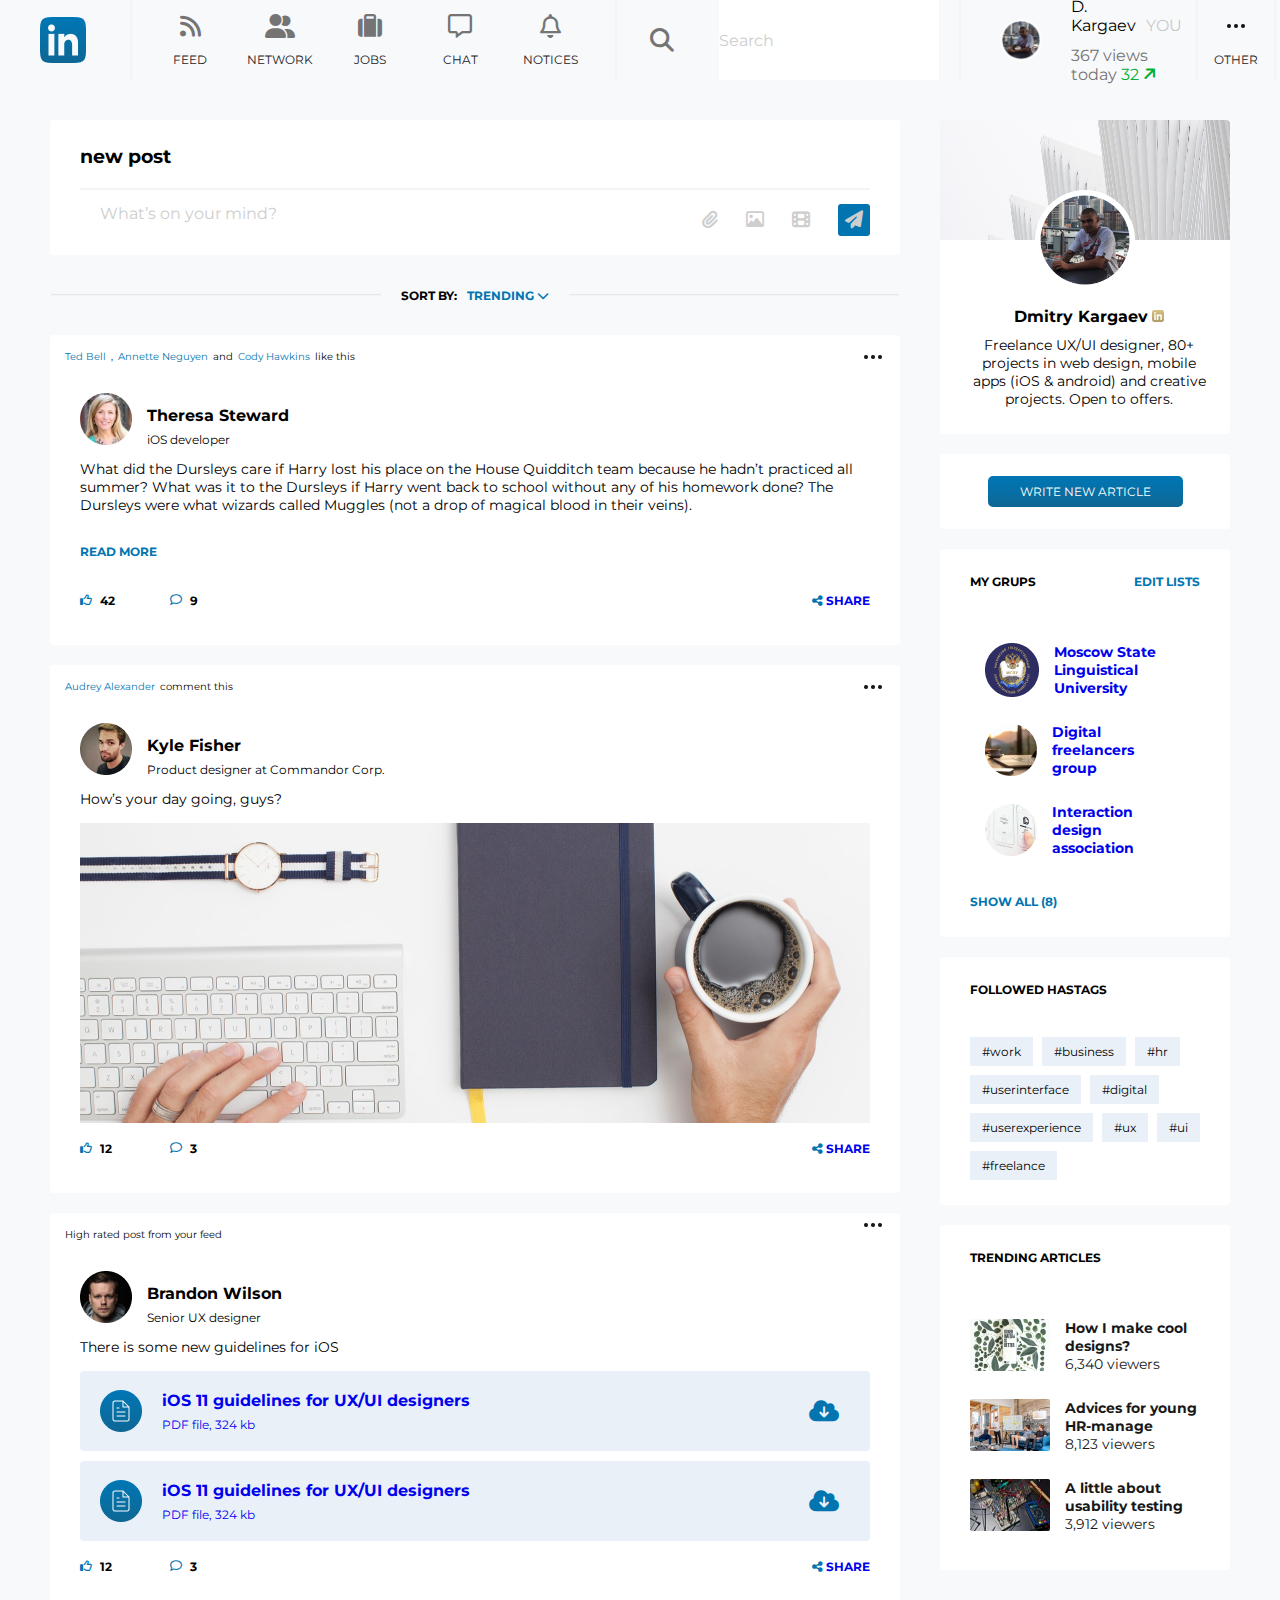
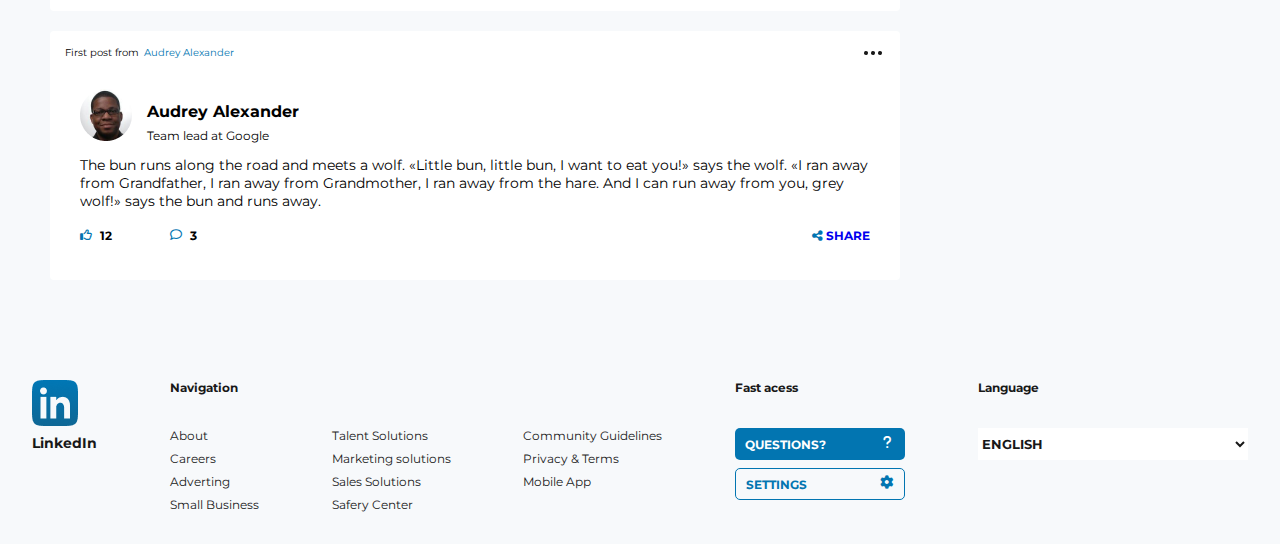
==== feed.html @ 35f5ef75 "fix vercel" ====
<!DOCTYPE html>
<html lang="pt-br">
  <head>
    <meta charset="UTF-8" />
    <meta http-equiv="X-UA-Compatible" content="IE=edge" />
    <meta name="viewport" content="width=device-width, initial-scale=1.0" />
    <link rel="stylesheet" href="../styles/reset.css" />
    <link rel="stylesheet" href="../styles/feed.css" />
    <link rel="stylesheet" href="../styles/footer.css" />
    <link rel="stylesheet" href="../styles/header.css" />
    <link
      rel="stylesheet"
      href="https://cdnjs.cloudflare.com/ajax/libs/font-awesome/6.2.0/css/all.min.css"
    />
    <title>Feed</title>
  </head>

  <body>
    <header>
      <div class="header-item-01">
        <div class="logo"><img src="../assets/logo.png" alt="" /></div>

        <hr />

        <ul class="nav">
          <a href="./feed.html">
            <i class="fa-solid fa-rss header-icon"></i>
            <p>FEED</p>
          </a>
          <a href="#">
            <i class="fa-solid fa-user-group header-icon"></i>
            <p>NETWORK</p>
          </a>
          <a href="#">
            <i class="fa-solid fa-suitcase header-icon"></i>
            <p>JOBS</p>
          </a>
          <a href="#">
            <i class="fa-regular fa-message header-icon"></i>
            <p>CHAT</p>
          </a>
          <a href="#">
            <i class="fa-regular fa-bell header-icon"></i>
            <p>NOTICES</p>
          </a>
        </ul>

        <hr />

        <div class="header-search">
          <i class="fa-solid fa-magnifying-glass header-icon"></i>
          <input type="text" placeholder="Search" />
        </div>
      </div>
      <div class="header-item-02">
        <hr />

        <div class="header-you">
          <div class="bloco-img">
            <a href="./index.html">
              <img src="../assets/avatar.png" alt="" />
            </a>
          </div>
          <div class="bloco-texto">
            <div class="l1">
              <span>D. Kargaev</span
              ><span class="text-opacity-20" style="margin-left: 10px"
                >YOU</span
              >
            </div>
            <div class="l2">
              <span class="texto-cinza">367 views today</span
              ><span class="texto-verde">
                32 <i class="fa-solid fa-arrow-right"></i
              ></span>
            </div>
          </div>
        </div>

        <hr />

        <div class="header-other">
          <div class="other-img-container">
            <img src="../assets/more-horizontal.png" alt="" />
          </div>
          <p>OTHER</p>
        </div>
        <hr />
      </div>
    </header>

    <!-- main -->
    <main>
      <div class="grid">
        <div class="grid-body">
          <!-- ------------------- section 01 ------------------- -->
          <section class="section-01">
            <div class="section-01-item-01">
              <h3>new post</h3>
              <hr />
            </div>

            <div class="section-01-item-02">
              <input type="text" placeholder="What’s on your mind?" />
              <div class="icons">
                <i class="fa-solid fa-paperclip"></i>
                <i class="fa-regular fa-image"></i>
                <i class="fa-solid fa-film"></i>
                <div class="invite">
                  <i class="fa-solid fa-paper-plane"></i>
                </div>
              </div>
            </div>
          </section>
          <div class="line-short-by">
            <hr />
            <div class="line-text">
              <div>SORT BY:</div>
              <div class="texto-azul">
                TRENDING <i class="fa-solid fa-chevron-down"></i>
              </div>
            </div>
            <hr />
          </div>

          <!-- ------------------- section 02 ------------------- -->
          <section class="section section-02">
            <div class="nomes-top">
              <div class="texto">
                <a class="texto-azul" href="#">Ted Bell</a>
                <p class="virgula">,</p>
                <a class="texto-azul" href="#">Annette Neguyen</a>
                <p>and</p>
                <a class="texto-azul" href="#">Cody Hawkins</a>
                <p>like this</p>
              </div>
              <a class="container-img-more" href="#">
                <img src="../assets/more-horizontal.png" alt="" />
              </a>
            </div>
            <div class="container">
              <div class="foto-com-nome">
                <div class="img"><img src="/assets/visitors.png" alt="" /></div>
                <div class="texto">
                  <h3>Theresa Steward</h3>
                  <span>iOS developer</span>
                </div>
              </div>
              <p>
                What did the Dursleys care if Harry lost his place on the House
                Quidditch team because he hadn’t practiced all summer? What was
                it to the Dursleys if Harry went back to school without any of
                his homework done? The Dursleys were what wizards called Muggles
                (not a drop of magical blood in their veins).
              </p>
              <a class="read-more texto-azul" href="#">READ MORE</a>
            </div>
            <div class="share">
              <div class="comments">
                <div>
                  <i class="fa-regular fa-thumbs-up texto-azul"></i
                  ><span> 42</span>
                </div>
                <div>
                  <i class="fa-regular fa-comment texto-azul"></i
                  ><span> 9</span>
                </div>
              </div>
              <a class="item-share" href="#">
                <i class="fa-solid fa-share-nodes texto-azul"></i
                ><span> SHARE</span>
              </a>
            </div>
          </section>

          <!-- ------------------- section 3 ------------------- -->
          <section class="section section-03">
            <div class="nomes-top">
              <div class="texto">
                <a class="texto-azul" href="#">Audrey Alexander</a>
                <p>comment this</p>
              </div>
              <a class="container-img-more" href="#">
                <img src="../assets/more-horizontal.png" alt="" />
              </a>
            </div>
            <div class="container">
              <div class="foto-com-nome">
                <div class="img"><img src="../assets/kyle.png" alt="" /></div>
                <div class="texto">
                  <h3>Kyle Fisher</h3>
                  <span>Product designer at Commandor Corp.</span>
                </div>
              </div>
              <p>How’s your day going, guys?</p>
              <img src="../assets/rectangle-3.png" alt="" />
            </div>
            <div class="share">
              <div class="comments">
                <div>
                  <i class="fa-regular fa-thumbs-up texto-azul"></i
                  ><span> 12</span>
                </div>
                <div>
                  <i class="fa-regular fa-comment texto-azul"></i
                  ><span> 3</span>
                </div>
              </div>
              <a class="item-share" href="#">
                <i class="fa-solid fa-share-nodes texto-azul"></i
                ><span> SHARE</span>
              </a>
            </div>
          </section>

          <!-- ------------------- section 4 ------------------- -->
          <section class="section section-04">
            <div class="nomes-top">
              <div class="texto">
                <p>High rated post from your feed</p>
              </div>
              <div>
                <img src="../assets/more-horizontal.png" alt="" />
              </div>
            </div>
            <div class="container">
              <div class="foto-com-nome">
                <div class="img">
                  <img src="../assets/brandon.png" alt="" />
                </div>
                <div class="texto">
                  <h3>Brandon Wilson</h3>
                  <span>Senior UX designer</span>
                </div>
              </div>
              <p>There is some new guidelines for iOS</p>
              <div class="arquivos">
                <a class="container-arquivos" href="#">
                  <div class="item-01-arquivos" href="#">
                    <img src="../assets/pasta.png" alt="" />
                    <div>
                      <h3>iOS 11 guidelines for UX/UI designers</h3>
                      <span>PDF file, 324 kb</span>
                    </div>
                  </div>
                  <div class="item-02-arquivos">
                    <i class="fa-solid fa-cloud-arrow-down texto-azul"></i>
                  </div>
                </a>
                <a class="container-arquivos" href="#">
                  <div class="item-01-arquivos">
                    <img src="../assets/pasta.png" alt="" />
                    <div>
                      <h3>iOS 11 guidelines for UX/UI designers</h3>
                      <span>PDF file, 324 kb</span>
                    </div>
                  </div>
                  <div class="item-02-arquivos">
                    <i class="fa-solid fa-cloud-arrow-down texto-azul"></i>
                    <div></div>
                  </div>
                </a>
              </div>
            </div>
            <div class="share">
              <div class="comments">
                <div>
                  <i class="fa-regular fa-thumbs-up texto-azul"></i
                  ><span> 12</span>
                </div>
                <div>
                  <i class="fa-regular fa-comment texto-azul"></i
                  ><span> 3</span>
                </div>
              </div>
              <a class="item-share" href="#">
                <i class="fa-solid fa-share-nodes texto-azul"></i
                ><span> SHARE</span>
              </a>
            </div>
          </section>

          <!-- --------------- section 5 -------------- -->
          <section class="section section-05">
            <div class="nomes-top">
              <div class="texto">
                <p>First post from</p>
                <a class="texto-azul" href="#">Audrey Alexander</a>
              </div>
              <a class="container-img-more" href="#">
                <img src="../assets/more-horizontal.png" alt="" />
              </a>
            </div>
            <div class="container">
              <div class="foto-com-nome">
                <div class="img"><img src="../assets/audrey.png" alt="" /></div>
                <div class="texto">
                  <h3>Audrey Alexander</h3>
                  <span>Team lead at Google</span>
                </div>
              </div>
              <p>
                The bun runs along the road and meets a wolf. «Little bun,
                little bun, I want to eat you!» says the wolf. «I ran away from
                Grandfather, I ran away from Grandmother, I ran away from the
                hare. And I can run away from you, grey wolf!» says the bun and
                runs away.
              </p>
            </div>
            <div class="share">
              <div class="comments">
                <div>
                  <i class="fa-regular fa-thumbs-up texto-azul"></i
                  ><span> 12</span>
                </div>
                <div>
                  <i class="fa-regular fa-comment texto-azul"></i
                  ><span> 3</span>
                </div>
              </div>
              <a class="item-share" href="#">
                <i class="fa-solid fa-share-nodes texto-azul"></i
                ><span> SHARE</span>
              </a>
            </div>
          </section>
        </div>

        <!-- -------------------- aside -------------------- -->
        <aside class="grid-aside">
          <!-- --------------- section 01 aside --------------- -->
          <section class="aside-section-01">
            <img class="bg" src="../assets/bg-section-1.png" alt="" />
            <img class="foto" src="../assets/avatar.png" alt="" />
            <div class="container-texto">
              <div class="line-nome">
                <h3>Dmitry Kargaev</h3>
                <img
                  class="logo-amarelo"
                  src="../assets/logo-amarelo.png"
                  alt=""
                />
              </div>
              <p>
                Freelance UX/UI designer, 80+ projects in web design, mobile
                apps (iOS & android) and creative projects. Open to offers.
              </p>
            </div>
          </section>

          <!-- --------------- section 02 aside --------------- -->
          <section class="aside-section-02-button">
            <div class="btn">
              <button>WRITE NEW ARTICLE</button>
            </div>
          </section>

          <!-- --------------- section 03 aside --------------- -->
          <section class="aside-section-03">
            <div class="topo-section-aside">
              <span>MY GRUPS</span>
              <a class="texto-azul" href="#">EDIT LISTS</a>
            </div>
            <div class="corpo-section-aside">
              <a class="card-section-03" href="#">
                <img src="../assets/education.png" alt="" />
                <span>Moscow State Linguistical University</span>
              </a>
              <a class="card-section-03" href="#">
                <img src="../assets/notebook.png" alt="" />
                <span>Digital freelancers group</span>
              </a>
              <a class="card-section-03" href="#">
                <img src="../assets/touch.png" alt="" />
                <span>Interaction design association</span>
              </a>
            </div>
            <div class="footer-section-aside">
              <a class="texto-azul" href="#">SHOW ALL (8)</a>
            </div>
          </section>

          <!-- --------------- section 04 aside --------------- -->
          <section class="aside-section-04">
            <div class="topo-section-aside">
              <span>FOLLOWED HASTAGS</span>
            </div>
            <div class="corpo-section-aside">
              <span>#work</span> <span>#business</span> <span>#hr</span>
              <span>#userinterface</span> <span>#digital</span>
              <span>#userexperience</span> <span>#ux</span> <span>#ui</span>
              <span>#freelance</span>
            </div>
          </section>

          <!-- --------------- section 05 aside --------------- -->
          <section class="aside-section-05">
            <div class="topo-section-aside">
              <span>TRENDING ARTICLES</span>
            </div>
            <div class="corpo-section-aside">
              <a class="card-section-05" href="#">
                <img src="../assets/img-aside-section-5-01.png" alt="" />
                <div class="container-texto-aside">
                  <h4>How I make cool designs?</h4>
                  <span>6,340 viewers</span>
                </div>
              </a>
              <a class="card-section-05" href="#">
                <img src="../assets/img-aside-section-5-02.png" alt="" />
                <div class="container-texto-aside">
                  <h4>Advices for young HR-manage</h4>
                  <span>8,123 viewers</span>
                </div>
              </a>
              <a class="card-section-05" href="#">
                <img src="../assets/img-aside-section-5-03.png" alt="" />
                <div class="container-texto-aside">
                  <h4>A little about usability testing</h4>
                  <span>3,912 viewers</span>
                </div>
              </a>
            </div>
          </section>
        </aside>
      </div>
    </main>

    <!-- footer -->
    <footer>
      <div>
        <div>
          <img src="../assets/logo.png" alt="logo" />
          <p class="linkedIn">LinkedIn</p>
        </div>
        <div>
          <h5>Navigation</h5>
          <p>About</p>
          <p>Careers</p>
          <p>Adverting</p>
          <p>Small Business</p>
        </div>
        <div>
          <h5></h5>
          <p>Talent Solutions</p>
          <p>Marketing solutions</p>
          <p>Sales Solutions</p>
          <p>Safery Center</p>
        </div>
        <div>
          <h5></h5>
          <p>Community Guidelines</p>
          <p>Privacy & Terms</p>
          <p>Mobile App</p>
        </div>
        <div>
          <h5>Fast acess</h5>
          <button>
            <h1>QUESTIONS?</h1>
            <i class="fa-solid fa-question"></i>
          </button>
          <button>
            <h1>SETTINGS</h1>
            <i class="fa-solid fa-gear"></i>
          </button>
        </div>
        <div>
          <h5>Language</h5>
          <select name="language">
            <option value="english">ENGLISH</option>
          </select>
        </div>
      </div>
    </footer>
  </body>
</html>
---- styles/feed.css ----
@import url("https://fonts.googleapis.com/css2?family=Montserrat:ital,wght@0,400;0,700;0,900;1,400&display=swap");

:root {
  --branco-50: #ffffff;
  --branco-linhas: #f4f4f4;
  --branco-100: #f7f9fb;
  --azul-50: #e9f0f8;
  --azul-100: #0275b1;
  --azul-200: #181818;
  --cinza-50: #cecece;
  --cinza-100: #747474;
  --verde: #02b033;
}

/* main */
main {
  display: flex;
  flex-direction: column;
  padding-top: 40px;
}

body {
  background-color: var(--branco-100);
}

.section-01 {
  background-color: var(--branco-50);
  max-width: 100vw;
  border-radius: 4px;
  padding: 25px 30px;
  height: 135px;
}

main hr {
  border: 1px solid var(--branco-linhas);
}
.section-01-item-01 h3 {
  margin-bottom: 20px;
}

.section-01-item-02 {
  display: flex;
  justify-content: space-between;
  align-items: flex-end;
}

.section-01-item-02 input {
  color: var(--cinza-50);
  border: none;
  height: 46px;
  width: 550px;
  margin: 0 20px;
  font-size: 1rem;
}

::placeholder {
  color: var(--cinza-50);
}

.section-01-item-02 .icons {
  display: flex;
  align-items: center;
  color: var(--cinza-50);
  gap: 28px;
  font-size: 1.125rem;
}

.invite {
  display: flex;
  align-items: center;
  justify-content: center;
  height: 32px;
  width: 32px;
  background-color: var(--azul-100);
  border-radius: 3px;
}

.line-short-by {
  display: flex;
  align-items: center;
  justify-content: center;
  height: 80px;
  font-size: 12px;
  gap: 20px;
}

.line-short-by hr {
  width: 330px;
  border-top: 1px solid #e7e7e7;
}

.texto-azul {
  color: var(--azul-100);
}

.line-short-by .line-text {
  display: flex;
  font-weight: 700;
  gap: 10px;
}

.section {
  display: flex;
  flex-direction: column;
  background-color: var(--branco-50);
  border-radius: 4px;
}

.nomes-top {
  display: flex;
  justify-content: space-between;
  padding-right: 15px;
}

.nomes-top .texto {
  font-size: 0.625rem;
  display: flex;
  gap: 5px;
  padding: 15px 15px;
}

.container-img-more {
  display: flex;
  align-items: center;
  justify-content: center;
}

.container {
  display: flex;
  flex-direction: column;
  padding: 15px 30px 0 30px;
  font-size: 0.875rem;
  gap: 15px;
}

.container span {
  font-size: 0.75rem;
}

.container .read-more {
  padding-top: 15px;
  font-size: 0.75rem;
  height: 46px;
  font-weight: 700;
}

.foto-com-nome {
  display: flex;
  gap: 15px;
  height: 52px;
}

.foto-com-nome h3 {
  margin-top: 12px;
  margin-bottom: 5px;
}

.share .img {
  border-radius: 50%;
}

.share {
  display: flex;
  align-items: center;
  justify-content: space-between;
  font-weight: 700;
  padding-bottom: 20px;
  font-size: 0.75rem;
}

.comments {
  display: flex;
  align-items: center;
}

.comments div {
  display: flex;
  width: 90px;
  padding-left: 30px;
  height: 50px;
  align-items: center;
  gap: 7.54px;
}

.item-share {
  padding-right: 30px;
}

.section {
  display: flex;
  flex-direction: column;
  background-color: var(--branco-50);
  border-radius: 4px;
  margin-bottom: 20px;
}

.section-03 .item-01 {
  display: flex;
  gap: 5px;
  padding: 15px 15px;
}

img .container {
  width: 790px;
  height: 300px;
}

.section-03 .container p {
  font-size: 0.875rem;
}

.arquivos {
  display: flex;
  flex-direction: column;
  gap: 10px;

  height: fit-content;
}

.container-arquivos {
  background-color: var(--azul-50);
  display: flex;
  justify-content: space-between;
  height: 80px;
  align-items: center;
  border-radius: 4px;
  padding: 19px 31px 19px 20px;
}

.item-01-arquivos {
  display: flex;
  align-items: center;
}

.item-02-arquivos {
  display: flex;
  align-items: center;
  font-size: 24px;
}

.arquivos img {
  width: 42px;
  height: 42px;
  margin-right: 20px;
}

.arquivos h3 {
  margin-bottom: 5px;
}

.aside-section-01 {
  display: flex;
  flex-direction: column;
  justify-content: center;
  align-items: center;
  border-radius: 4px;
  background-color: var(--branco-50);
  text-align: center;
  font-size: 14px;
}

.aside-section-01 .bg {
  width: 290px;
  height: 120px;
  border-radius: 4px 4px 0 0;
}

.aside-section-01 .foto {
  width: 100px;
  height: 100px;
  margin-top: -50px;
}

.logo-amarelo {
  width: 12px;
  height: 12px;
  margin-left: 4px;
}

.line-nome {
  display: flex;
  align-items: center;
  justify-content: center;
  margin-bottom: 10px;
}

.container-texto {
  padding: 16px 21px 26px 29px;
}

.aside-section-02-button {
  display: flex;
  align-items: center;
  justify-content: center;
  height: 75px;
  margin-top: 20px;
  background-color: var(--branco-50);
  border-radius: 4px;
}

.btn button {
  border: none;
  background: var(--linear-buttons);
  padding: 0.5rem 2rem;
  border-radius: 5px;
  color: var(--white-50);
  font-size: var(--size-1);
}

.aside-section-03 {
  display: flex;
  flex-direction: column;
  align-items: center;
  padding: 25px 30px 28px 30px;
  background-color: var(--branco-50);
  margin-top: 20px;
  border-radius: 4px;
}

.topo-section-aside {
  display: flex;
  width: 230px;
  justify-content: space-between;
  font-size: 0.75rem;
  font-weight: 700;
  margin-bottom: 40px;
  gap: 30px;
}

.corpo-section-aside {
  margin-bottom: 25px;
}

.card-section-03 {
  display: flex;
  align-items: center;
  font-size: 14px;
  font-weight: 700;
  height: 80px;
  padding: 14px 40px 12px 15px;
  gap: 15px;
  background-color: #ffffff;
}

.card img {
  height: 3.25rem;
  width: 3.25rem;
}

.footer-section-aside {
  display: flex;
  width: 230px;
  justify-content: space-between;
  font-size: 0.75rem;
  font-weight: 700;
  gap: 30px;
}

.aside-section-04 {
  display: flex;
  flex-direction: column;
  align-items: center;
  padding: 25px 30px 0 30px;
  background-color: var(--branco-50);
  margin-top: 20px;
  border-radius: 4px;
}

.aside-section-04 .corpo-section-aside {
  width: auto;
  display: flex;
  gap: 9px;
  flex-wrap: wrap;
}

.aside-section-04 .corpo-section-aside span {
  padding: 7px 12px;
  background-color: var(--azul-50);
  font-size: 0.75rem;
}

.aside-section-05 {
  display: flex;
  flex-direction: column;
  align-items: center;
  padding: 25px 30px 0 30px;
  background-color: var(--branco-50);
  margin-top: 20px;
  border-radius: 4px;
}
.aside-section-05 img {
  width: 80px;
  height: 52px;
}

.container-texto-aside {
  display: flex;
  height: 52px;
  flex-direction: column;
  color: var(--azul-200);
  text-overflow: var(--azul-100);
}

.card-section-05 {
  display: flex;
  align-items: center;
  font-size: 14px;
  height: 80px;
  gap: 15px;
  background-color: #ffffff;
}
---- styles/footer.css ----
:root {
  --linear-buttons: linear-gradient(180deg, #0077b5 0%, #0e6795 100%);

  --white-50: #fff;
  --white-100: #f7f9fb;
  --white-150: #fcfdfd;

  --black-50: #181818;
  --blue-50: #0275b1;

  --gray-50: #747474;
  --gray-100: #e7e7e7;

  --size-0: 10px;
  --size-1: 12px;
  --size-2: 14px;
  --size-3: 18px;
  --size-4: 52px;
}

/* footer ------------------------------------------------------------------------------------------------------------------*/
footer {
  max-width: 100vw;
  display: flex;
  align-items: center;
  justify-content: center;
  margin-top: 3rem;
  background-color: var(--white-100);
}

footer p {
  font-size: var(--size-1);
  color: var(--black-50);
  font-weight: 400;
}

footer p:hover {
  cursor: pointer;
  opacity: 0.9;
}

footer > div {
  width: 1440px;
  display: flex;
  justify-content: space-between;
  padding: 2rem;
}

footer > div > div {
  display: flex;
  flex-direction: column;
  align-items: flex-start;
  justify-content: start;
  gap: 0.5rem;
}

footer h5 {
  height: 40px;
}

footer button {
  display: flex;
  align-items: center;
  justify-content: space-between;
  padding: 0 10px;
  width: 170px;
  height: 32px;
  border: none;
  background-color: var(--blue-50);
  border-radius: 5px;
}

footer button h1 {
  color: var(--white-50);
}

footer button:last-child {
  border: 1px solid var(--blue-50);

  background-color: transparent;
}

footer button:last-child h1 {
  color: var(--blue-50);
}

footer button:hover {
  cursor: pointer;
  opacity: 0.9;
}

footer button i {
  width: 16px;
  height: 16px;
  color: var(--white-50);
}

footer button:last-child i {
  color: var(--blue-50);
}

footer button h1 {
  font-size: 12px;
}

footer select {
  width: 270px;
  height: 32px;
  border: none;
  background-color: var(--white-50);
  color: var(--black-50);
  font-weight: bold;
}

footer select:hover {
  cursor: pointer;
  opacity: 0.9;
}

.linkedIn {
  font-size: var(--size-2);
  color: var(--black-50);
  font-weight: bold;
}

footer h5 {
  font-size: var(--size-1);
  color: var(--black-50);
  font-weight: bold;
}
---- styles/header.css ----
:root {
  --branco-50: #ffffff;
  --branco-linhas: #f4f4f4;
  --branco-100: #f7f9fb;
  --azul-100: #0275b1;
  --azul-200: #181818;

  --cinza-100: #747474;
  --verde: #02b033;
}

/* header */
header {
  display: flex;
  justify-content: space-between;
  max-width: 100vw;
  height: 80px;
  background-color: var(--branco-100);
}

.header-item-01 {
  display: flex;
}
.header-item-02 {
  display: flex;
  margin-right: 40px;
}

.logo img {
  height: 2.875rem;
  width: 2.875rem;
  margin: 17px 44px 17px 40px;
}

.nav {
  display: flex;
  font-size: 0.75rem;
  margin: 0 20px 0 0.8125rem;
}

header a {
  display: flex;
  flex-direction: column;
  align-items: center;
  justify-content: center;
  gap: 0.875rem;
  width: 90px;
  color: var(--azul-200);
}

header i {
  color: var(--cinza-100);
}

header p {
  color: #222;
  font-family: "Montserrat", sans-serif;
  font-size: 12px;
  font-weight: 400;
}

.header-icon {
  font-size: 24px;
}

.header-search {
  display: flex;
  align-items: center;
  color: #0275b1;
  font-size: 1rem;
  padding-left: 33px;
}
.header-search input {
  color: var(--cinza-50);
  border: none;
  height: 100%;
  margin: 0 20px;
  font-size: 1rem;
}
.fa-magnifying-glass {
  margin-right: 25px;
}

.text-opacity-20 {
  opacity: 20%;
}

.header-you {
  display: flex;
}

textarea:focus,
input:focus,
select:focus {
  outline: 0;
}

.header-you img {
  height: 42px;
  width: 42px;
  margin-left: 30px;
}

.header-you .bloco-img {
  display: flex;
  align-items: center;
  justify-content: center;
  border-radius: 50%;
}

.header-you .bloco-texto {
  display: flex;
  flex-direction: column;
  justify-content: center;
  margin-left: 10px;
}

.texto-verde {
  color: var(--verde);
}

.texto-cinza {
  color: var(--cinza-100);
}

.fa-arrow-right {
  color: var(--verde);
  transform: rotate(-45deg);
}

header .l1 {
  padding-left: 10px;
  margin-bottom: 0.6875rem;
}

header .l2 {
  margin-left: 10px;
}

.header-other {
  display: flex;
  flex-direction: column;
  align-items: center;
  justify-content: center;
  gap: 0.875rem;
  width: 90px;
  font-size: 0.75rem;
}

.other-img-container {
  display: flex;
  align-items: center;
  justify-content: center;
}

header hr {
  border: 1px solid var(--branco-linhas);
}
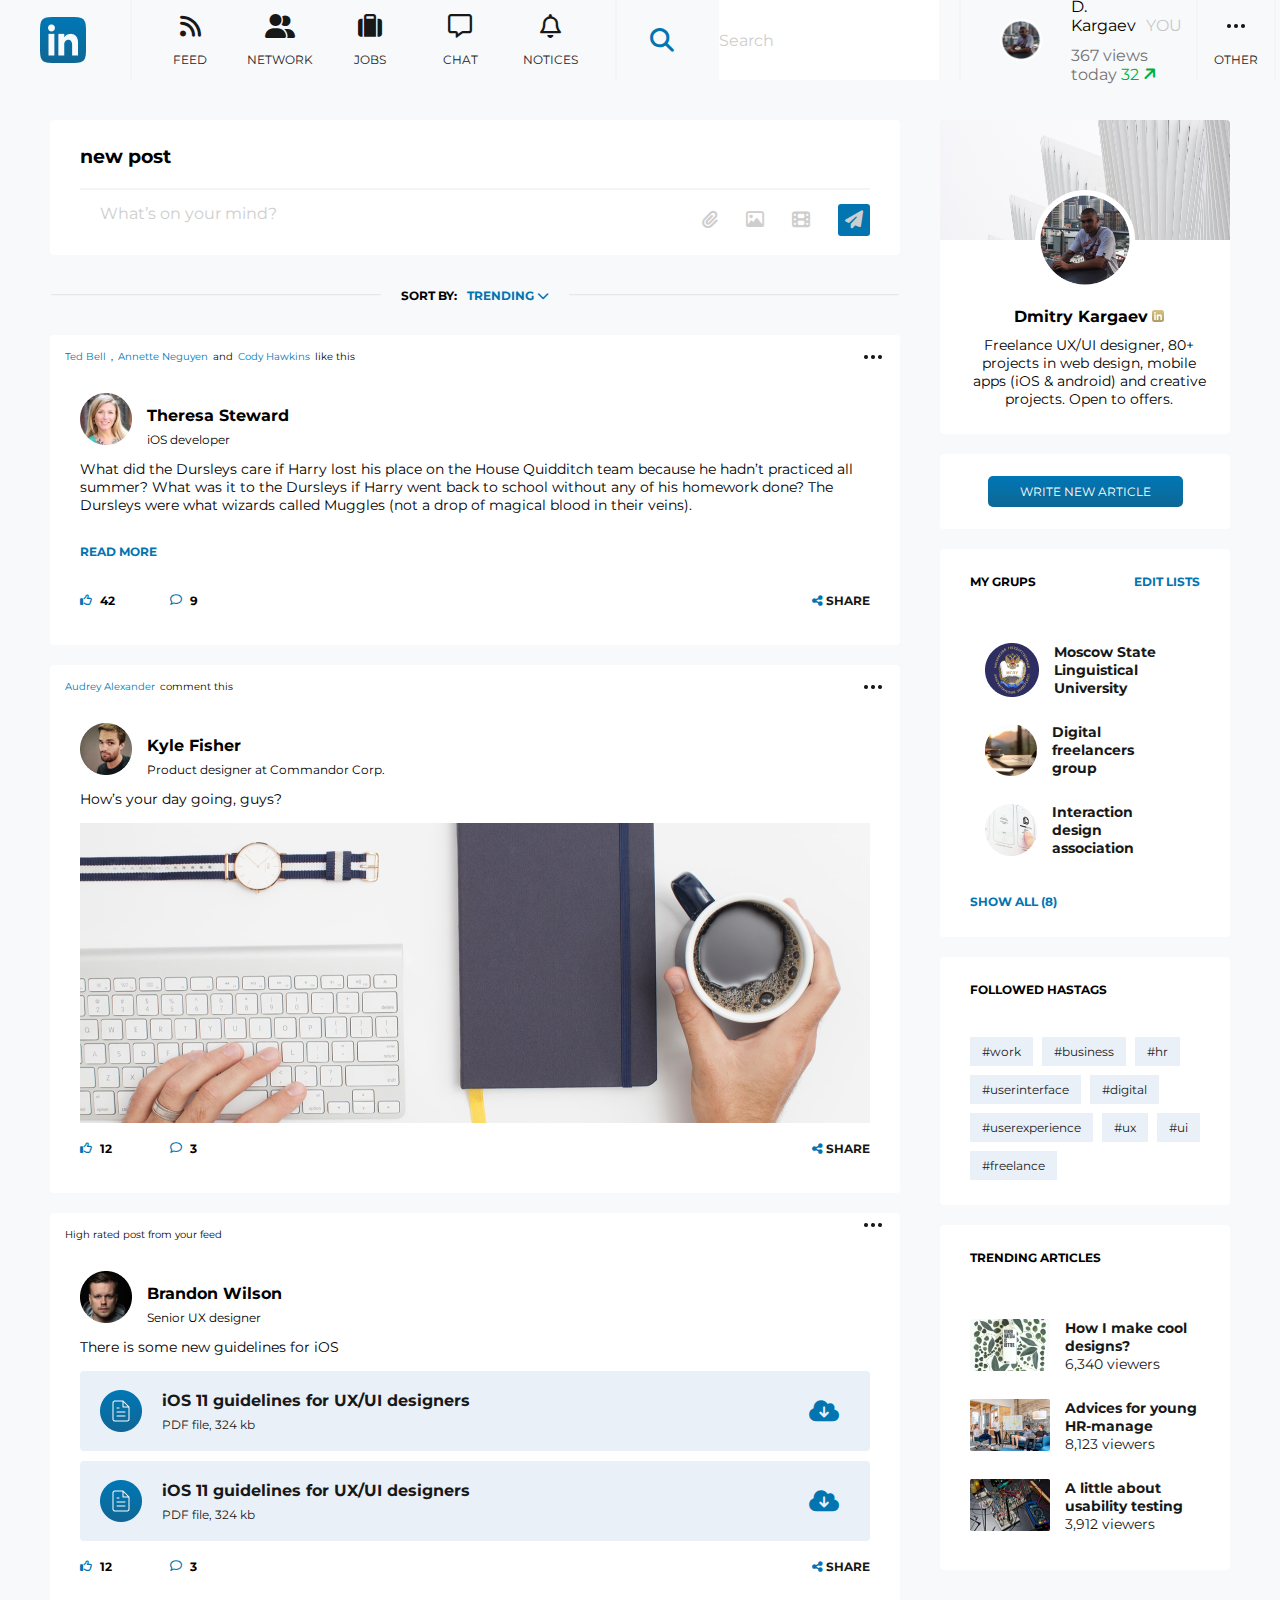
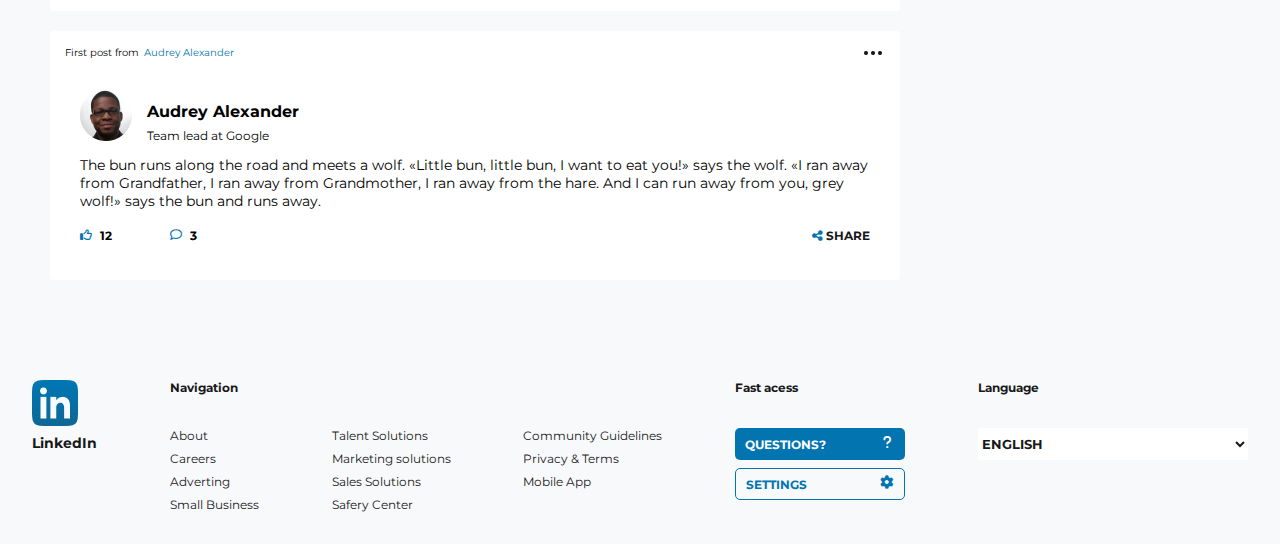
==== commit 8a118ce7: "correcao dos links e caminhos de arquivos" ====
--- a/feed.html
+++ b/feed.html
@@ -4,10 +4,10 @@
     <meta charset="UTF-8" />
     <meta http-equiv="X-UA-Compatible" content="IE=edge" />
     <meta name="viewport" content="width=device-width, initial-scale=1.0" />
-    <link rel="stylesheet" href="../styles/reset.css" />
-    <link rel="stylesheet" href="../styles/feed.css" />
-    <link rel="stylesheet" href="../styles/footer.css" />
-    <link rel="stylesheet" href="../styles/header.css" />
+    <link rel="stylesheet" href="./styles/reset.css" />
+    <link rel="stylesheet" href="./styles/feed.css" />
+    <link rel="stylesheet" href="./styles/footer.css" />
+    <link rel="stylesheet" href="./styles/header.css" />
     <link
       rel="stylesheet"
       href="https://cdnjs.cloudflare.com/ajax/libs/font-awesome/6.2.0/css/all.min.css"
@@ -18,12 +18,12 @@
   <body>
     <header>
       <div class="header-item-01">
-        <div class="logo"><img src="../assets/logo.png" alt="" /></div>
+        <div class="logo"><img src="./assets/logo.png" alt="" /></div>
 
         <hr />
 
         <ul class="nav">
-          <a href="./feed.html">
+          <a href="feed.html">
             <i class="fa-solid fa-rss header-icon"></i>
             <p>FEED</p>
           </a>
@@ -57,8 +57,8 @@
 
         <div class="header-you">
           <div class="bloco-img">
-            <a href="./index.html">
-              <img src="../assets/avatar.png" alt="" />
+            <a href="index.html">
+              <img src="./assets/avatar.png" alt="" />
             </a>
           </div>
           <div class="bloco-texto">
@@ -79,17 +79,17 @@
 
         <hr />
 
-        <div class="header-other">
+        <a class="header-other" href="#">
           <div class="other-img-container">
-            <img src="../assets/more-horizontal.png" alt="" />
+            <img src="./assets/more-horizontal.png" alt="" />
           </div>
           <p>OTHER</p>
-        </div>
+        </a>
         <hr />
       </div>
     </header>
 
-    <!-- main -->
+    <!-- ------------------------- main ------------------------- -->
     <main>
       <div class="grid">
         <div class="grid-body">
@@ -135,12 +135,12 @@
                 <p>like this</p>
               </div>
               <a class="container-img-more" href="#">
-                <img src="../assets/more-horizontal.png" alt="" />
+                <img src="./assets/more-horizontal.png" alt="" />
               </a>
             </div>
             <div class="container">
               <div class="foto-com-nome">
-                <div class="img"><img src="/assets/visitors.png" alt="" /></div>
+                <div class="img"><img src="./assets/visitors.png" alt="" /></div>
                 <div class="texto">
                   <h3>Theresa Steward</h3>
                   <span>iOS developer</span>
@@ -181,19 +181,19 @@
                 <p>comment this</p>
               </div>
               <a class="container-img-more" href="#">
-                <img src="../assets/more-horizontal.png" alt="" />
+                <img src="./assets/more-horizontal.png" alt="" />
               </a>
             </div>
             <div class="container">
               <div class="foto-com-nome">
-                <div class="img"><img src="../assets/kyle.png" alt="" /></div>
+                <div class="img"><img src="./assets/kyle.png" alt="" /></div>
                 <div class="texto">
                   <h3>Kyle Fisher</h3>
                   <span>Product designer at Commandor Corp.</span>
                 </div>
               </div>
               <p>How’s your day going, guys?</p>
-              <img src="../assets/rectangle-3.png" alt="" />
+              <img src="./assets/rectangle-3.png" alt="" />
             </div>
             <div class="share">
               <div class="comments">
@@ -220,13 +220,13 @@
                 <p>High rated post from your feed</p>
               </div>
               <div>
-                <img src="../assets/more-horizontal.png" alt="" />
+                <img src="./assets/more-horizontal.png" alt="" />
               </div>
             </div>
             <div class="container">
               <div class="foto-com-nome">
                 <div class="img">
-                  <img src="../assets/brandon.png" alt="" />
+                  <img src="./assets/brandon.png" alt="" />
                 </div>
                 <div class="texto">
                   <h3>Brandon Wilson</h3>
@@ -237,7 +237,7 @@
               <div class="arquivos">
                 <a class="container-arquivos" href="#">
                   <div class="item-01-arquivos" href="#">
-                    <img src="../assets/pasta.png" alt="" />
+                    <img src="./assets/pasta.png" alt="" />
                     <div>
                       <h3>iOS 11 guidelines for UX/UI designers</h3>
                       <span>PDF file, 324 kb</span>
@@ -249,7 +249,7 @@
                 </a>
                 <a class="container-arquivos" href="#">
                   <div class="item-01-arquivos">
-                    <img src="../assets/pasta.png" alt="" />
+                    <img src="./assets/pasta.png" alt="" />
                     <div>
                       <h3>iOS 11 guidelines for UX/UI designers</h3>
                       <span>PDF file, 324 kb</span>
@@ -288,12 +288,12 @@
                 <a class="texto-azul" href="#">Audrey Alexander</a>
               </div>
               <a class="container-img-more" href="#">
-                <img src="../assets/more-horizontal.png" alt="" />
+                <img src="./assets/more-horizontal.png" alt="" />
               </a>
             </div>
             <div class="container">
               <div class="foto-com-nome">
-                <div class="img"><img src="../assets/audrey.png" alt="" /></div>
+                <div class="img"><img src="./assets/audrey.png" alt="" /></div>
                 <div class="texto">
                   <h3>Audrey Alexander</h3>
                   <span>Team lead at Google</span>
@@ -330,14 +330,14 @@
         <aside class="grid-aside">
           <!-- --------------- section 01 aside --------------- -->
           <section class="aside-section-01">
-            <img class="bg" src="../assets/bg-section-1.png" alt="" />
-            <img class="foto" src="../assets/avatar.png" alt="" />
+            <img class="bg" src="./assets/bg-section-1.png" alt="" />
+            <img class="foto" src="./assets/avatar.png" alt="" />
             <div class="container-texto">
               <div class="line-nome">
                 <h3>Dmitry Kargaev</h3>
                 <img
                   class="logo-amarelo"
-                  src="../assets/logo-amarelo.png"
+                  src="./assets/logo-amarelo.png"
                   alt=""
                 />
               </div>
@@ -350,9 +350,9 @@
 
           <!-- --------------- section 02 aside --------------- -->
           <section class="aside-section-02-button">
-            <div class="btn">
-              <button>WRITE NEW ARTICLE</button>
-            </div>
+            <a class="btn" href="#">
+              <p>WRITE NEW ARTICLE</p>
+            </a>
           </section>
 
           <!-- --------------- section 03 aside --------------- -->
@@ -363,15 +363,15 @@
             </div>
             <div class="corpo-section-aside">
               <a class="card-section-03" href="#">
-                <img src="../assets/education.png" alt="" />
+                <img src="./assets/education.png" alt="" />
                 <span>Moscow State Linguistical University</span>
               </a>
               <a class="card-section-03" href="#">
-                <img src="../assets/notebook.png" alt="" />
+                <img src="./assets/notebook.png" alt="" />
                 <span>Digital freelancers group</span>
               </a>
               <a class="card-section-03" href="#">
-                <img src="../assets/touch.png" alt="" />
+                <img src="./assets/touch.png" alt="" />
                 <span>Interaction design association</span>
               </a>
             </div>
@@ -386,10 +386,10 @@
               <span>FOLLOWED HASTAGS</span>
             </div>
             <div class="corpo-section-aside">
-              <span>#work</span> <span>#business</span> <span>#hr</span>
-              <span>#userinterface</span> <span>#digital</span>
-              <span>#userexperience</span> <span>#ux</span> <span>#ui</span>
-              <span>#freelance</span>
+              <a href="#">#work</a> <a href="#">#business</a> <a href="#">#hr</a>
+              <a href="#">#userinterface</a> <a href="#">#digital</a>
+              <a href="#">#userexperience</a> <a href="#">#ux</a> <a href="#">#ui</a>
+              <a href="#">#freelance</a>
             </div>
           </section>
 
@@ -400,21 +400,21 @@
             </div>
             <div class="corpo-section-aside">
               <a class="card-section-05" href="#">
-                <img src="../assets/img-aside-section-5-01.png" alt="" />
+                <img src="./assets/img-aside-section-5-01.png" alt="" />
                 <div class="container-texto-aside">
                   <h4>How I make cool designs?</h4>
                   <span>6,340 viewers</span>
                 </div>
               </a>
               <a class="card-section-05" href="#">
-                <img src="../assets/img-aside-section-5-02.png" alt="" />
+                <img src="./assets/img-aside-section-5-02.png" alt="" />
                 <div class="container-texto-aside">
                   <h4>Advices for young HR-manage</h4>
                   <span>8,123 viewers</span>
                 </div>
               </a>
               <a class="card-section-05" href="#">
-                <img src="../assets/img-aside-section-5-03.png" alt="" />
+                <img src="./assets/img-aside-section-5-03.png" alt="" />
                 <div class="container-texto-aside">
                   <h4>A little about usability testing</h4>
                   <span>3,912 viewers</span>
@@ -430,7 +430,7 @@
     <footer>
       <div>
         <div>
-          <img src="../assets/logo.png" alt="logo" />
+          <img src="./assets/logo.png" alt="logo" />
           <p class="linkedIn">LinkedIn</p>
         </div>
         <div>
--- a/styles/feed.css
+++ b/styles/feed.css
@@ -19,6 +19,10 @@
   padding-top: 40px;
 }
 
+a {
+  color: var(--azul-200);
+}
+
 body {
   background-color: var(--branco-100);
 }
@@ -298,7 +302,7 @@
   border-radius: 4px;
 }
 
-.btn button {
+.aside-section-02-button .btn {
   border: none;
   background: var(--linear-buttons);
   padding: 0.5rem 2rem;
@@ -373,7 +377,7 @@
   flex-wrap: wrap;
 }
 
-.aside-section-04 .corpo-section-aside span {
+.aside-section-04 .corpo-section-aside a {
   padding: 7px 12px;
   background-color: var(--azul-50);
   font-size: 0.75rem;
--- a/styles/header.css
+++ b/styles/header.css
@@ -46,10 +46,6 @@
   gap: 0.875rem;
   width: 90px;
   color: var(--azul-200);
-}
-
-header i {
-  color: var(--cinza-100);
 }
 
 header p {
